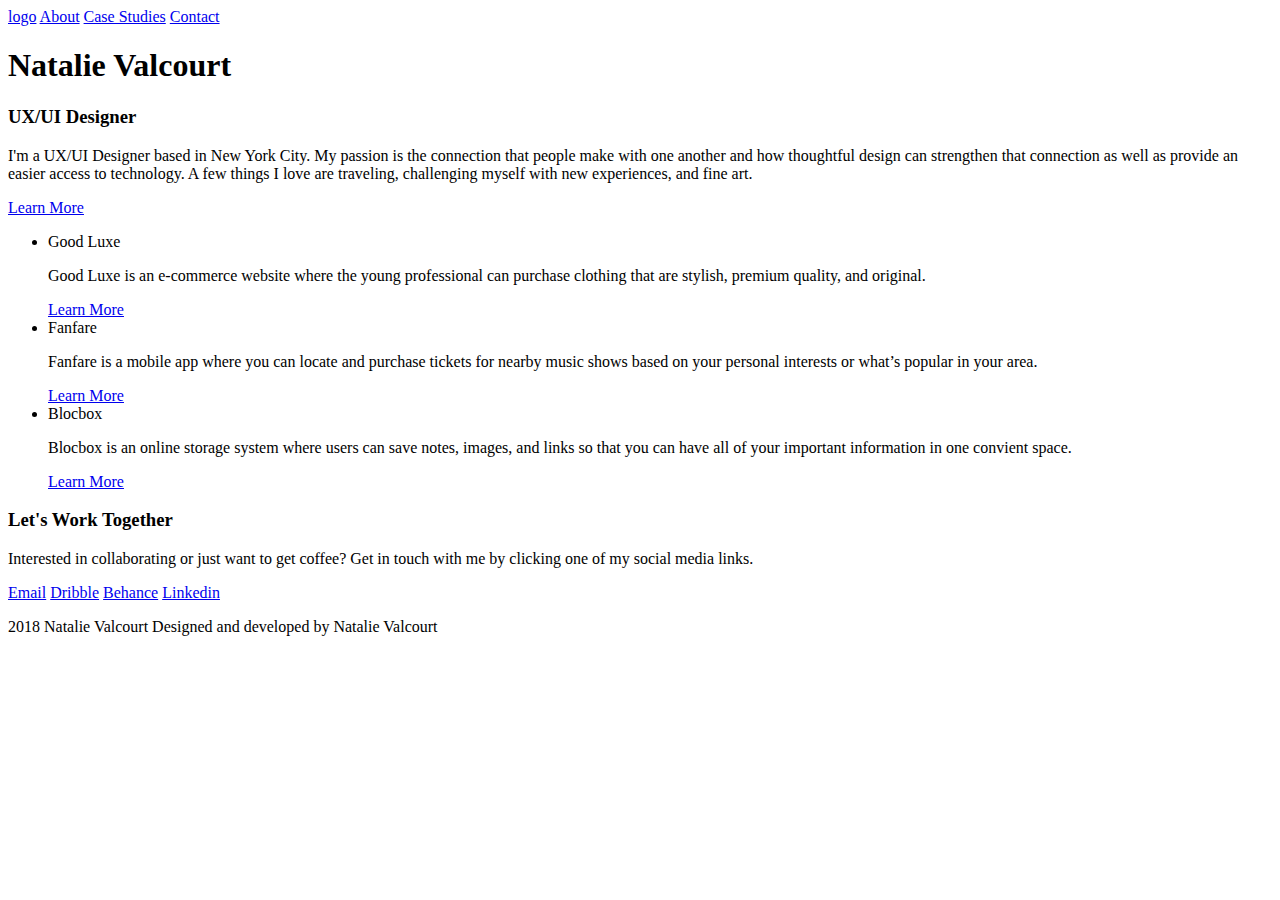
==== index.html @ 46b3501f "html work" ====
<!DOCTYPE html>
<html>
<head>
<title>natmadethat!</title>
<link rel="stylesheet" type="text/css" href="myportfolio/stylesheets/layout.css">
</head>
<body>
   <a href="logo">logo</a>
   <a href="about me">About</a>
   <a href="case studies">Case Studies</a>
   <a href="contact">Contact</a>
<h1>Natalie Valcourt</h1>
<h3>UX/UI Designer</h3>
<p>I'm a UX/UI Designer based in New York City. My passion is the connection that people make with one another and how thoughtful design can strengthen that connection as well as provide an easier access to technology. A few things I love are traveling, challenging myself with new experiences, and fine art.</p>
<p><a href="About me">Learn More</a></p>
<div class = "casestudy">
      <ul>
        <li>Good Luxe
            <p>Good Luxe is an e-commerce website where the young professional can purchase clothing that are stylish, premium quality, and original.</p>
            <a href="Good Luxe">Learn More</a>
         </li>
         <li>Fanfare
          <p>Fanfare is a mobile app where you can locate and purchase tickets for nearby music shows based on your personal interests or what&rsquo;s popular in your area.</p>
          <a href="About me">Learn More</a>
        </li>
      <li>Blocbox
      <p>Blocbox is an online storage system where users can save notes, images, and links so that you can have all of your important information in one convient space.</p>
      <a href="About me">Learn More</a>
     </li>
    </ul>
</div>

<div class = "contact">
    <h3>Let's Work Together</h3>
    <p>Interested in collaborating or just want to get coffee? Get in touch with me by clicking one of my social media links.
    </p>
   <a href="#">Email</a>
   <a href="#">Dribble</a>
   <a href="#">Behance</a>
   <a href="#">Linkedin</a>
 </div>

</body>
<footer>
    <p>2018 Natalie Valcourt Designed and developed by Natalie Valcourt
    </p>
</footer>
</html>
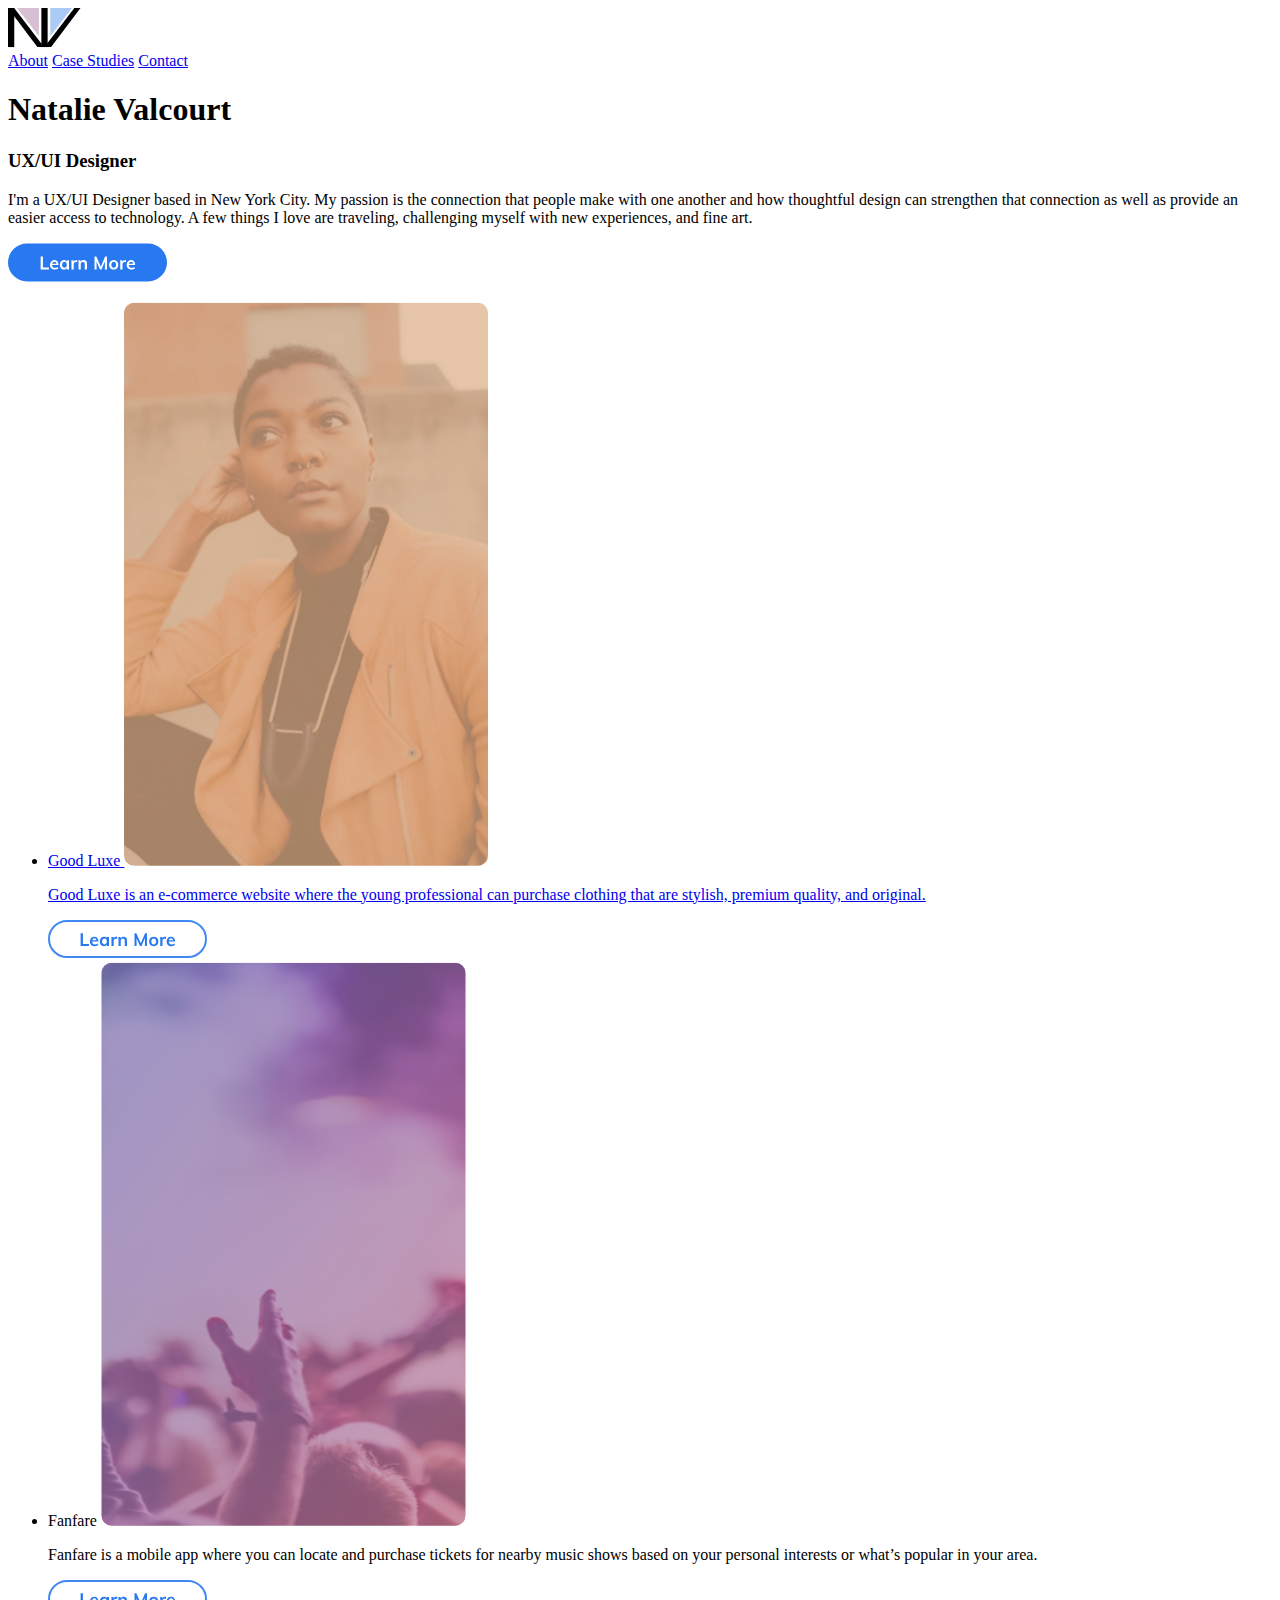
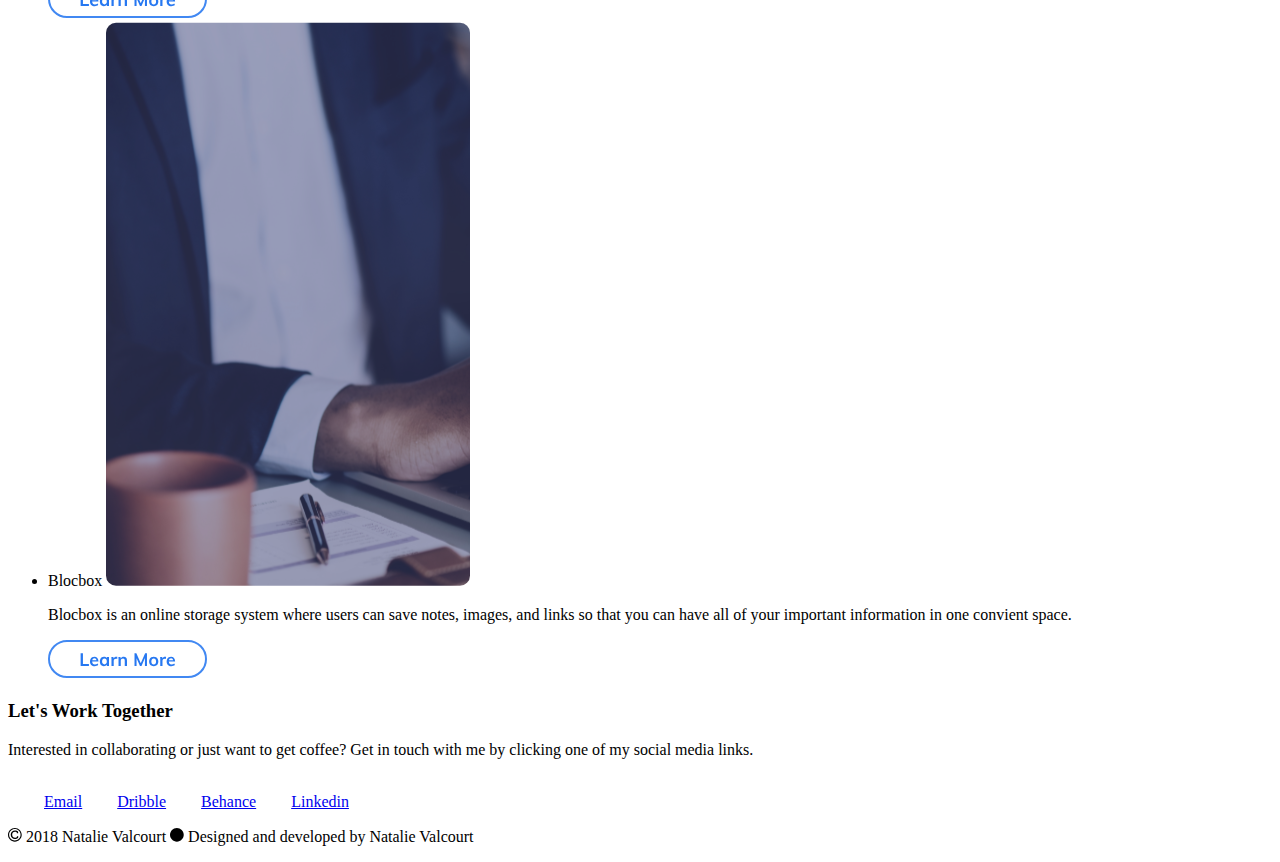
==== commit e147b448: "9.25 update" ====
--- a/index.html
+++ b/index.html
@@ -1,31 +1,48 @@
 <!DOCTYPE html>
 <html>
 <head>
-<title>natmadethat!</title>
-<link rel="stylesheet" type="text/css" href="myportfolio/stylesheets/layout.css">
+      <title>nataliev</title>
+      <meta charset="utf-8">
+      <meta name="viewport" content="width=device-width, initial-scale=1.0">
+      <link rel="stylesheet" type="text/css" href="stylesheets/landingpage.css">
 </head>
 <body>
-   <a href="logo">logo</a>
+  <div class="nav">
+    <div class="logo">
+      <a href="#"><img src="images/natalieLogo.svg" alt="natalieLogo"></a>
+    </div>
+  </div>
+    <div class="links">
    <a href="about me">About</a>
    <a href="case studies">Case Studies</a>
    <a href="contact">Contact</a>
-<h1>Natalie Valcourt</h1>
-<h3>UX/UI Designer</h3>
-<p>I'm a UX/UI Designer based in New York City. My passion is the connection that people make with one another and how thoughtful design can strengthen that connection as well as provide an easier access to technology. A few things I love are traveling, challenging myself with new experiences, and fine art.</p>
-<p><a href="About me">Learn More</a></p>
-<div class = "casestudy">
+ </div>
+ <div class=intro>
+ <div class="headers">
+    <h1>Natalie Valcourt</h1>
+    <h3>UX/UI Designer</h3>
+</div>
+<div class="bio">
+    <p>I'm a UX/UI Designer based in New York City. My passion is the connection that people make with one another and how thoughtful design can strengthen that connection as well as provide an easier access to technology. A few things I love are traveling, challenging myself with new experiences, and fine art.</p>
+    <p><a href="#"><img src="images/learnmoreBlue.svg" alt="learn more button"</a></p>
+</div>
+</div>
+<div class="casestudys">
       <ul>
         <li>Good Luxe
+          <img src="images/goodluxeCasestudy.svg" alt="good luxe img">
             <p>Good Luxe is an e-commerce website where the young professional can purchase clothing that are stylish, premium quality, and original.</p>
-            <a href="Good Luxe">Learn More</a>
+            <a href="#"><img src="images/learnmoreWhite.svg" alt="learn more"></a>
          </li>
          <li>Fanfare
+           <img src="images/fanfareCasestudy.svg" alt="good luxe img">
           <p>Fanfare is a mobile app where you can locate and purchase tickets for nearby music shows based on your personal interests or what&rsquo;s popular in your area.</p>
-          <a href="About me">Learn More</a>
+          <a href="#"><img src="images/learnmoreWhite.svg" alt="learn more"></a>
         </li>
       <li>Blocbox
+        <img src="images/blocboxCasestudy.svg" alt="good luxe img">
       <p>Blocbox is an online storage system where users can save notes, images, and links so that you can have all of your important information in one convient space.</p>
-      <a href="About me">Learn More</a>
+      <a href="#"><img src="images/learnmoreWhite.svg" alt="learn more"></a>
      </li>
     </ul>
 </div>
@@ -34,15 +51,17 @@
     <h3>Let's Work Together</h3>
     <p>Interested in collaborating or just want to get coffee? Get in touch with me by clicking one of my social media links.
     </p>
-   <a href="#">Email</a>
-   <a href="#">Dribble</a>
-   <a href="#">Behance</a>
-   <a href="#">Linkedin</a>
+    <div class="socialMedia">
+       <a href="#"><img src="images/emailLogo.svg" alt="email logo">Email</a>
+       <a href="#"><img src="images/dribbleLogo.svg" alt="dribble logo">Dribble</a>
+       <a href="#"><img src="images/behanceLogo.svg" alt="behance logo">Behance</a>
+       <a href="#"><img src="images/linkedinLogo.svg" alt="linkedin logo">Linkedin</a>
+   </div>
  </div>
 
 </body>
 <footer>
-    <p>2018 Natalie Valcourt Designed and developed by Natalie Valcourt
+    <p><img src="images/copyright.svg" alt="copyright"> 2018 Natalie Valcourt  <img src="images/dot.svg" alt="dot">  Designed and developed by Natalie Valcourt
     </p>
 </footer>
 </html>
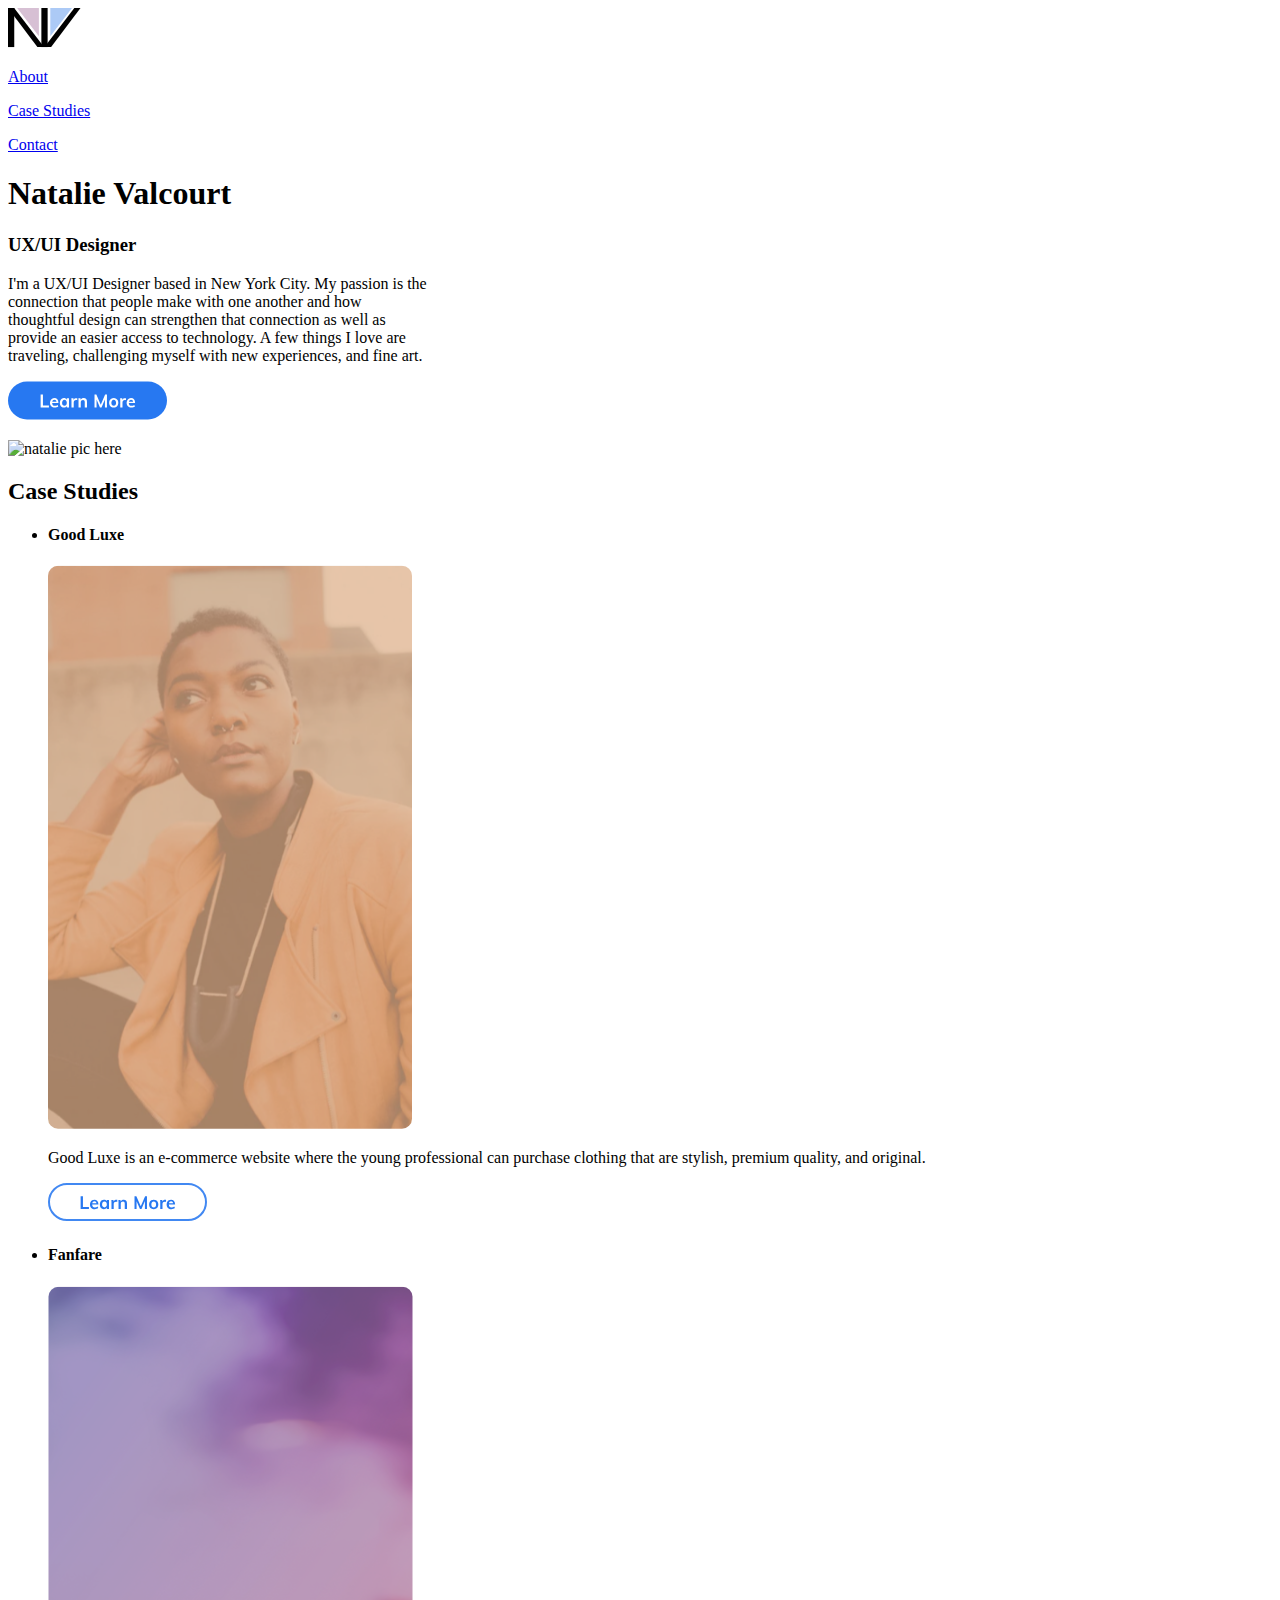
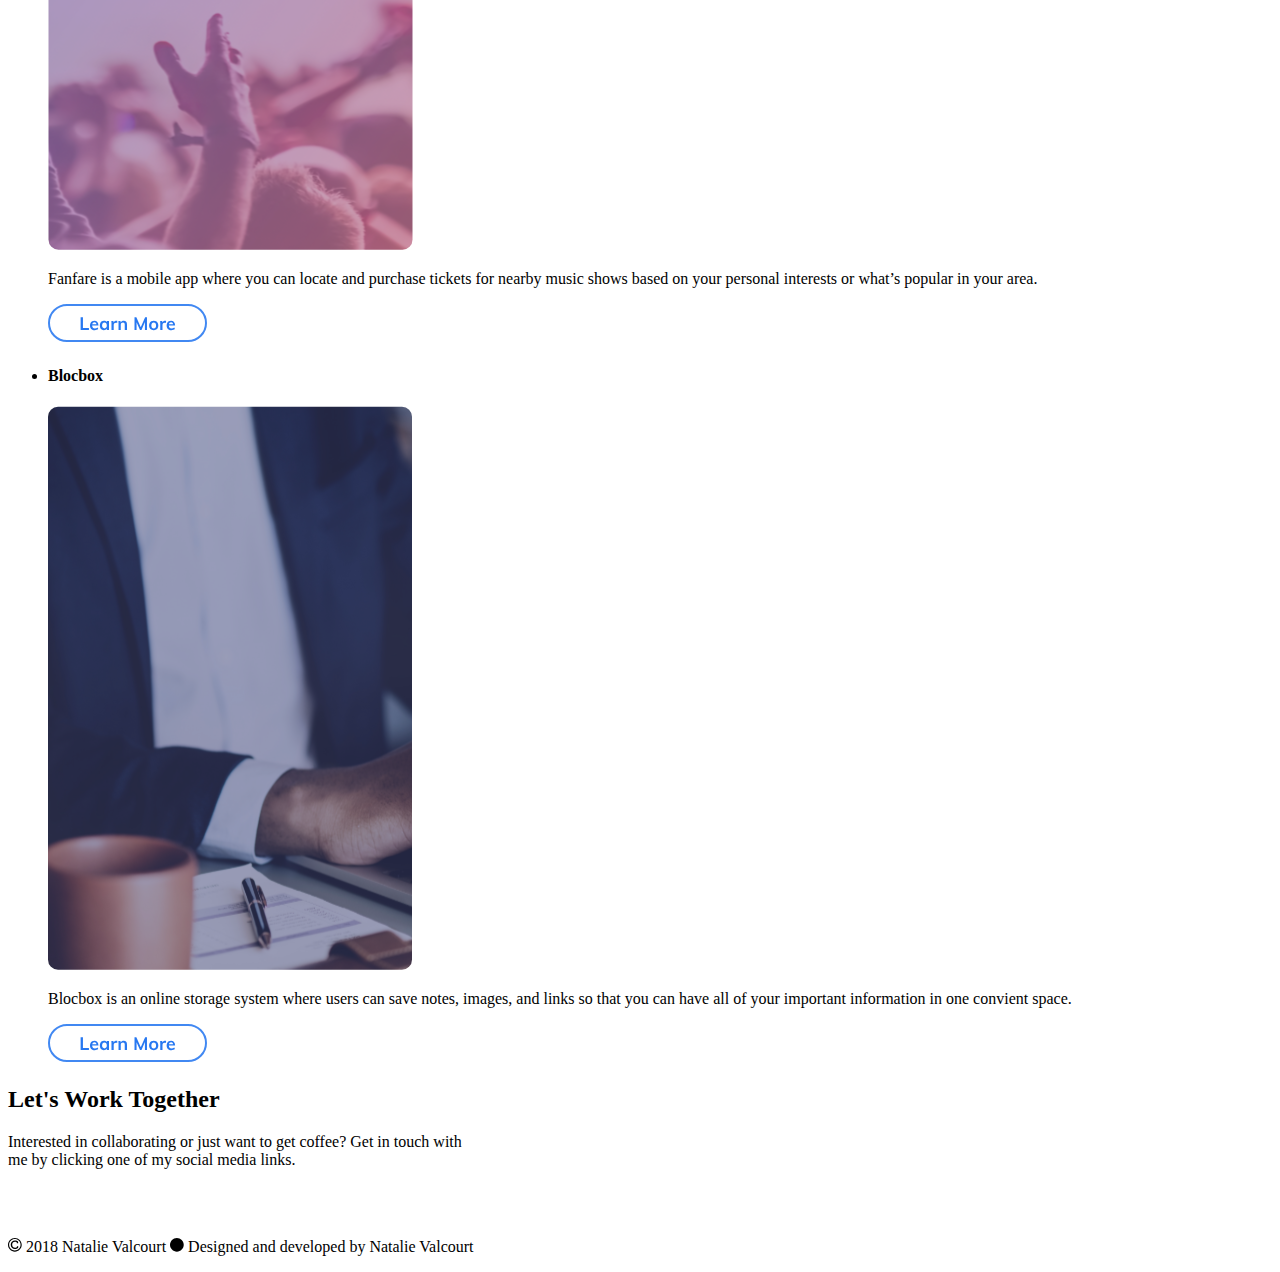
==== commit d6b1f810: "9.26 updatedeux" ====
--- a/index.html
+++ b/index.html
@@ -4,42 +4,54 @@
       <title>nataliev</title>
       <meta charset="utf-8">
       <meta name="viewport" content="width=device-width, initial-scale=1.0">
-      <link rel="stylesheet" type="text/css" href="stylesheets/landingpage.css">
+      <link rel="stylesheet" type="text/css" href="stylesheets/main.css">
+      <link href="https://fonts.googleapis.com/css?family=Muli" rel="stylesheet">
 </head>
 <body>
   <div class="nav">
     <div class="logo">
       <a href="#"><img src="images/natalieLogo.svg" alt="natalieLogo"></a>
     </div>
-  </div>
     <div class="links">
-   <a href="about me">About</a>
-   <a href="case studies">Case Studies</a>
-   <a href="contact">Contact</a>
+   <a href="about me"><p>About</p></a>
+   <a href="case studies"><p>Case Studies</p></a>
+   <a href="contact"><p>Contact</p></a>
  </div>
- <div class=intro>
- <div class="headers">
+</div>
+ <div class=landing>
+   <div class="landingWrapper">
+     <div class="bio">
+   <div class="landingL">
     <h1>Natalie Valcourt</h1>
     <h3>UX/UI Designer</h3>
-</div>
-<div class="bio">
-    <p>I'm a UX/UI Designer based in New York City. My passion is the connection that people make with one another and how thoughtful design can strengthen that connection as well as provide an easier access to technology. A few things I love are traveling, challenging myself with new experiences, and fine art.</p>
-    <p><a href="#"><img src="images/learnmoreBlue.svg" alt="learn more button"</a></p>
+  </div>
+<div class="text">
+    <p>I'm a UX/UI Designer based in New York City. My passion is the<br> connection that people make with one another and how <br> thoughtful design can strengthen that connection as well as <br> provide an easier access to technology. A few things I love are<br> traveling, challenging myself with new experiences, and fine art.</p>
+  </div>
+    <p><a href="#"><img src="images/learnmoreBlue.svg" alt="learn more button"></a>
+    </p>
+  </div>
+    <div class="landingR">
+      <img src="#" alt="natalie pic here">
+    </div>
 </div>
 </div>
-<div class="casestudys">
+<div class="title">
+  <h2> Case Studies </h2>
+</div>
+  <div class= "casestudys">
       <ul>
-        <li>Good Luxe
+        <li><h4>Good Luxe</h4>
           <img src="images/goodluxeCasestudy.svg" alt="good luxe img">
             <p>Good Luxe is an e-commerce website where the young professional can purchase clothing that are stylish, premium quality, and original.</p>
             <a href="#"><img src="images/learnmoreWhite.svg" alt="learn more"></a>
          </li>
-         <li>Fanfare
+         <li><h4>Fanfare</h4>
            <img src="images/fanfareCasestudy.svg" alt="good luxe img">
           <p>Fanfare is a mobile app where you can locate and purchase tickets for nearby music shows based on your personal interests or what&rsquo;s popular in your area.</p>
           <a href="#"><img src="images/learnmoreWhite.svg" alt="learn more"></a>
         </li>
-      <li>Blocbox
+      <li><h4>Blocbox</h4>
         <img src="images/blocboxCasestudy.svg" alt="good luxe img">
       <p>Blocbox is an online storage system where users can save notes, images, and links so that you can have all of your important information in one convient space.</p>
       <a href="#"><img src="images/learnmoreWhite.svg" alt="learn more"></a>
@@ -48,14 +60,14 @@
 </div>
 
 <div class = "contact">
-    <h3>Let's Work Together</h3>
-    <p>Interested in collaborating or just want to get coffee? Get in touch with me by clicking one of my social media links.
+    <h2>Let's Work Together</h2>
+    <p>Interested in collaborating or just want to get coffee? Get in touch with<br> me by clicking one of my social media links.
     </p>
     <div class="socialMedia">
-       <a href="#"><img src="images/emailLogo.svg" alt="email logo">Email</a>
-       <a href="#"><img src="images/dribbleLogo.svg" alt="dribble logo">Dribble</a>
-       <a href="#"><img src="images/behanceLogo.svg" alt="behance logo">Behance</a>
-       <a href="#"><img src="images/linkedinLogo.svg" alt="linkedin logo">Linkedin</a>
+       <a href="#"><img src="images/emailLogo.svg" alt="email logo"></a>
+       <a href="#"><img src="images/dribbleLogo.svg" alt="dribble logo"></a>
+       <a href="#"><img src="images/behanceLogo.svg" alt="behance logo"></a>
+       <a href="#"><img src="images/linkedinLogo.svg" alt="linkedin logo"></a>
    </div>
  </div>
 
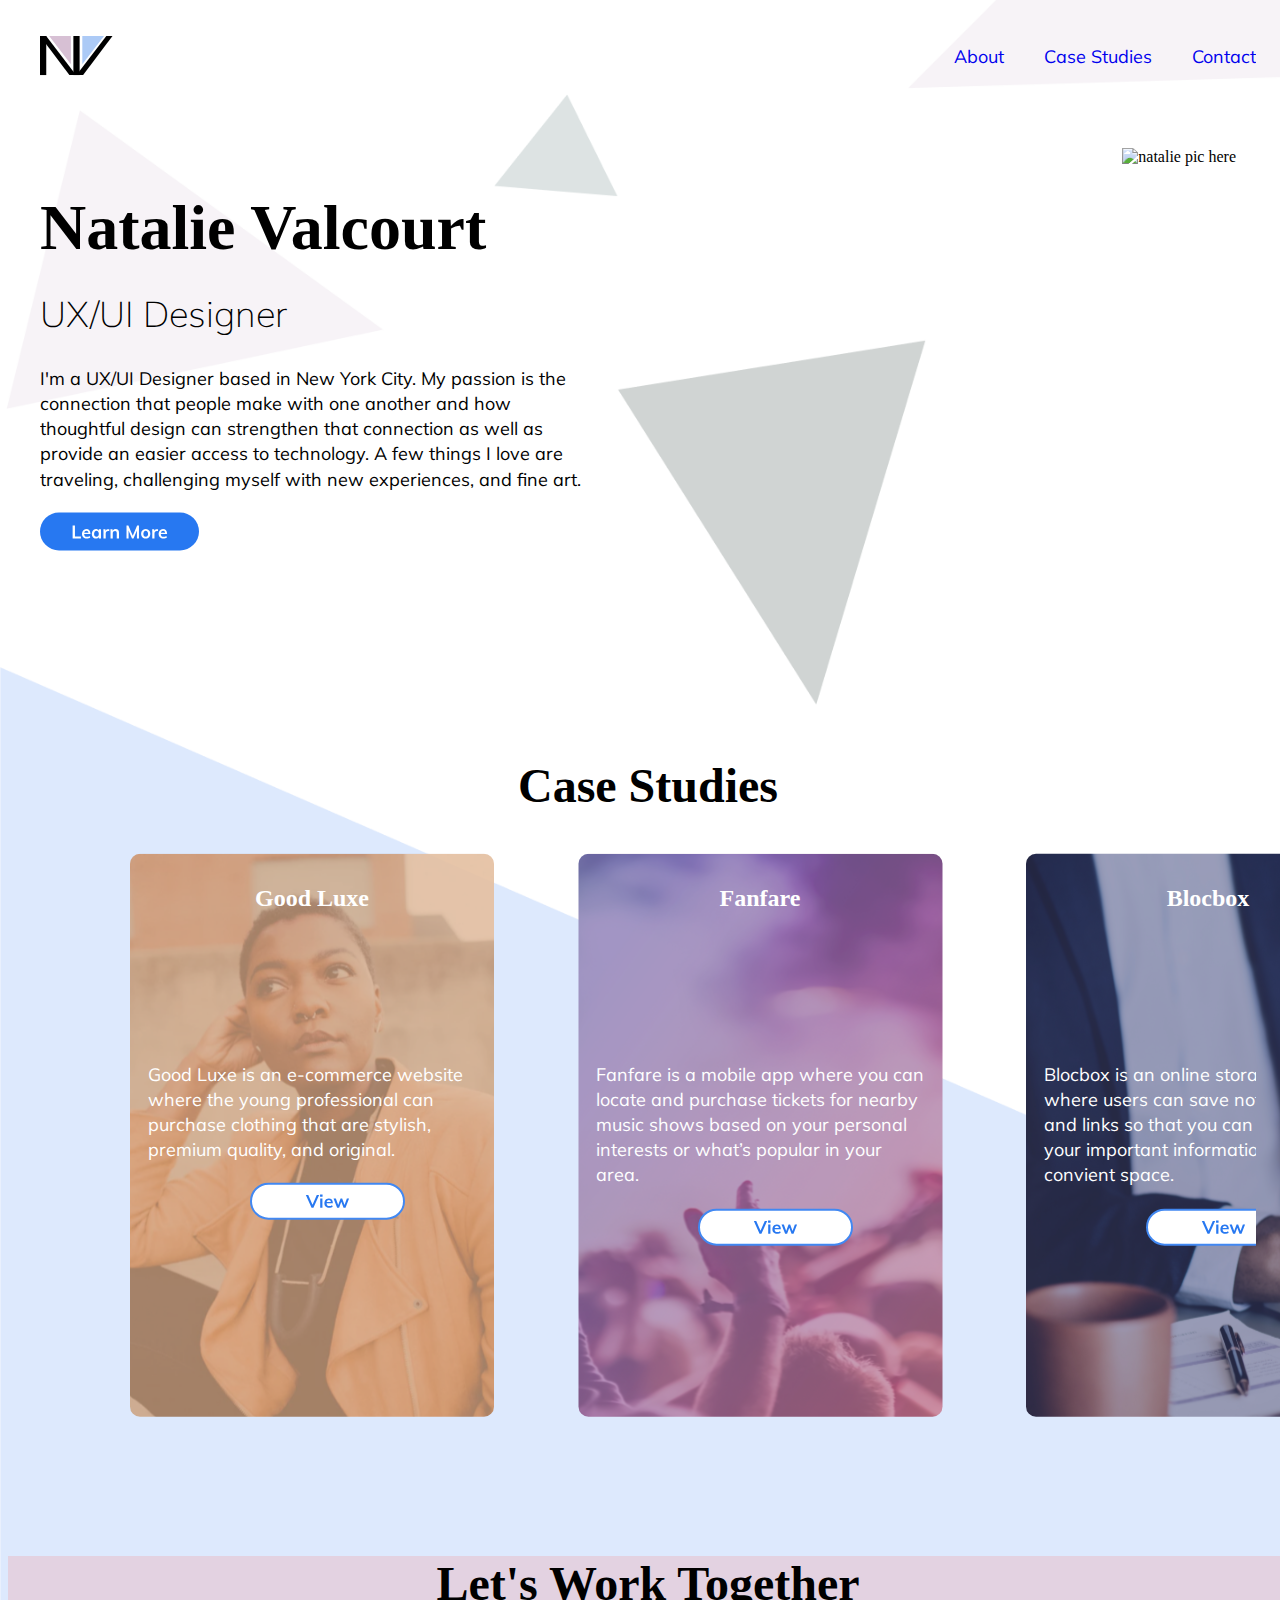
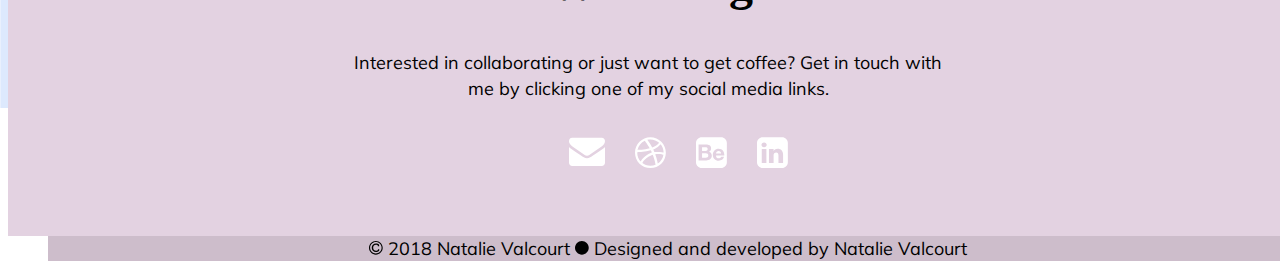
==== commit 8aa12379: "nov 24 contact me update" ====
--- a/index.html
+++ b/index.html
@@ -1,21 +1,23 @@
 <!DOCTYPE html>
 <html>
 <head>
-      <title>nataliev</title>
+      <title>www.nataliev.com</title>
       <meta charset="utf-8">
       <meta name="viewport" content="width=device-width, initial-scale=1.0">
       <link rel="stylesheet" type="text/css" href="stylesheets/main.css">
       <link href="https://fonts.googleapis.com/css?family=Muli" rel="stylesheet">
 </head>
 <body>
+  <div class="container">
+    <div id="main">
   <div class="nav">
     <div class="logo">
-      <a href="#"><img src="images/natalieLogo.svg" alt="natalieLogo"></a>
+      <a href="index.html"><img src="images/natalieLogo.svg" alt="natalieLogo"></a>
     </div>
     <div class="links">
-   <a href="about me"><p>About</p></a>
-   <a href="case studies"><p>Case Studies</p></a>
-   <a href="contact"><p>Contact</p></a>
+   <a href="contact.html"><p>Contact</p></a>
+   <a href="casestudies.html"><p>Case Studies</p></a>
+   <a href="aboutme.html"><p>About</p></a>
  </div>
 </div>
  <div class=landing>
@@ -28,11 +30,11 @@
 <div class="text">
     <p>I'm a UX/UI Designer based in New York City. My passion is the<br> connection that people make with one another and how <br> thoughtful design can strengthen that connection as well as <br> provide an easier access to technology. A few things I love are<br> traveling, challenging myself with new experiences, and fine art.</p>
   </div>
-    <p><a href="#"><img src="images/learnmoreBlue.svg" alt="learn more button"></a>
+    <p><a href="aboutme.html"><img src="images/learnmoreBlue.svg" alt="learn more button"></a>
     </p>
   </div>
     <div class="landingR">
-      <img src="#" alt="natalie pic here">
+      <img src="images/imageplaceHolder.svg" alt="natalie pic here">
     </div>
 </div>
 </div>
@@ -41,39 +43,52 @@
 </div>
   <div class= "casestudys">
       <ul>
-        <li><h4>Good Luxe</h4>
-          <img src="images/goodluxeCasestudy.svg" alt="good luxe img">
-            <p>Good Luxe is an e-commerce website where the young professional can purchase clothing that are stylish, premium quality, and original.</p>
-            <a href="#"><img src="images/learnmoreWhite.svg" alt="learn more"></a>
+        <li id="goodLuxe"><h4>Good Luxe</h4>
+            <div class="caseImg"><img src="images/goodluxeCasestudy.svg" alt="good luxe img"></div>
+            <div class="caseText"><p>Good Luxe is an e-commerce website where the young professional can purchase clothing that are stylish, premium quality, and original.</p></div>
+            <div class="learnMore"><a href="https://www.behance.net/gallery/67793511/Good-Luxe"><img src="images/viewWhite.svg" alt="learn more"></a></div>
          </li>
-         <li><h4>Fanfare</h4>
-           <img src="images/fanfareCasestudy.svg" alt="good luxe img">
-          <p>Fanfare is a mobile app where you can locate and purchase tickets for nearby music shows based on your personal interests or what&rsquo;s popular in your area.</p>
-          <a href="#"><img src="images/learnmoreWhite.svg" alt="learn more"></a>
+         <li id="fanFare"><h4>Fanfare</h4>
+            <div class="caseImg"><img src="images/fanfareCasestudy.svg" alt="good luxe img"></div>
+            <div class="caseText"> <p>Fanfare is a mobile app where you can locate and purchase tickets for nearby music shows based on your personal interests or what&rsquo;s popular in your area.</p></div>
+            <div class="learnMore"><a href="https://www.behance.net/gallery/59605081/Fanfare"><img src="images/viewWhite.svg" alt="learn more"></a></div>
         </li>
-      <li><h4>Blocbox</h4>
-        <img src="images/blocboxCasestudy.svg" alt="good luxe img">
-      <p>Blocbox is an online storage system where users can save notes, images, and links so that you can have all of your important information in one convient space.</p>
-      <a href="#"><img src="images/learnmoreWhite.svg" alt="learn more"></a>
+      <li id="blocBox"><h4>Blocbox</h4>
+          <div class="caseImg"><img src="images/blocboxCasestudy.svg" alt="good luxe img"></div>
+          <div class="caseText"> <p>Blocbox is an online storage system where users can save notes, images, and links so that you can have all of your important information in one convient space.</p></div>
+          <div class="learnMore"> <a href="https://rosegolden.github.io/Blocbox/"><img src="images/viewWhite.svg" alt="learn more"></a></div>
      </li>
     </ul>
 </div>
 
-<div class = "contact">
-    <h2>Let's Work Together</h2>
-    <p>Interested in collaborating or just want to get coffee? Get in touch with<br> me by clicking one of my social media links.
-    </p>
-    <div class="socialMedia">
-       <a href="#"><img src="images/emailLogo.svg" alt="email logo"></a>
-       <a href="#"><img src="images/dribbleLogo.svg" alt="dribble logo"></a>
-       <a href="#"><img src="images/behanceLogo.svg" alt="behance logo"></a>
-       <a href="#"><img src="images/linkedinLogo.svg" alt="linkedin logo"></a>
-   </div>
- </div>
+</div>
+</div>
 
 </body>
-<footer>
-    <p><img src="images/copyright.svg" alt="copyright"> 2018 Natalie Valcourt  <img src="images/dot.svg" alt="dot">  Designed and developed by Natalie Valcourt
+
+<footer id="footer">
+    <div class = "contact">
+        <h2>Let's Work Together</h2>
+        <p>Interested in collaborating or just want to get coffee? Get in touch with<br> me by clicking one of my social media links.
+        </p>
+        <div class="socialMedia">
+          <ul id="socialTags">
+              <li>
+               <a href="#"><img src="images/emailLogo.svg" alt="email logo"></a>
+             </li>
+             <li>
+               <a href="#"><img src="images/dribbleLogo.svg" alt="dribble logo"></a>
+             </li>
+             <li>
+               <a href="#"><img src="images/behanceLogo.svg" alt="behance logo"></a>
+             </li>
+             <li>
+               <a href="#"><img src="images/linkedinLogo.svg" alt="linkedin logo"></a>
+             </li>
+         </ul>
+       </div>
+     </div>
+    <p><img src="images/copyright.svg" alt="copyright"> 2018 Natalie Valcourt   <img src="images/dot.svg" alt="dot">   Designed and developed by Natalie Valcourt
     </p>
 </footer>
 </html>
--- a/stylesheets/main.css
+++ b/stylesheets/main.css
@@ -0,0 +1,237 @@
+/*------ GLOBAL -------*/
+* {
+  z-index: 1;
+  padding: 0;
+  border: 0;
+  outline: 0;
+  font-size: 100%;
+}
+
+.clearfix::after{
+  content:"";
+  clear: both;
+  display: table;
+}
+html, body{
+  height: 100%;
+  font-weight: 100;
+}
+.container{
+  min-height: 100%;
+  max-width: 1440px;
+  width: 95vw;
+  margin: auto;
+}
+#main{
+  overflow: auto;
+  padding-bottom: 280px;
+
+}
+#footer{
+  position: relative;
+  height: 65px;
+  clear: both;
+}
+h1{
+  font-family: 'Cormorant Garamond', serif;
+  font-style: normal;
+  font-weight: bold;
+  line-height: normal;
+  font-size: 64px;
+}
+h2{
+  font-family: 'Cormorant Garamond', serif;
+  font-style: normal;
+  font-weight: bold;
+  line-height: normal;
+  font-size: 48px;
+}
+h3{
+font-family:'Muli', sans-serif;
+font-style: normal;
+font-weight: lighter;
+line-height: normal;
+font-size: 36px;
+}
+h4{
+  font-family: 'Cormorant Garamond', serif;
+  font-style: normal;
+  font-weight: bold;
+  line-height: normal;
+  font-size: 24px;
+}
+p{
+font-family:'Muli', sans-serif;
+font-style: normal;
+font-weight: normal;
+line-height: 140%;
+font-size: 18px;
+
+}
+body{
+  width: 100%;
+  align-items: center;
+  background-image:url(../images/BGlandingpage.png);
+  background-position: top;
+  background-size: cover;
+  background-repeat: no-repeat;
+}
+
+/*------ NAV -------*/
+.nav{
+  display: flex;
+  align-items: center;
+  vertical-align: middle;
+  height: 100px;
+  color: #000000;
+}
+.logo, .links {
+  flex: 1;
+}
+.logo > a {
+  padding: 0;
+}
+.links a {
+  padding-left: 40px;
+  float: right;
+  display: inline-block;
+  vertical-align: middle;
+  text-decoration: none;
+  color: 000000;
+}
+.bio > p > a {
+  padding: 0;
+}
+
+/*------ LANDING -------*/
+#main{
+  align-items: center;
+}
+
+.landing{
+  height: 600px;
+  position: relative;
+  justify-content: space-between;
+}
+
+.landingWrapper{
+  display: flex;
+  justify-content: space-between;
+  margin-top: 40px;
+}
+
+ul{
+  list-style: none;
+}
+.landingL, h1{
+  margin-bottom: -10px;
+}
+.landingL, h3{
+  margin-bottom: 30px;
+}
+.landingR{
+  margin-right: 20px;
+}
+.text, p{
+  margin-bottom: 20px;
+}
+
+
+/*------ Case Studies -------*/
+
+.title h2{
+  text-align: center;
+}
+
+.casestudys h4{
+  color:#ffffff;
+}
+
+.casestudys{
+  margin: 0px 50px 0px 50px;
+  padding: 0 50px 0 50px;
+}
+
+.casestudys ul{
+  display: flex;
+  justify-content: space-around;
+}
+#blocBox{
+  margin: 0px 0px 0px 0px;
+}
+
+#fanFare{
+  margin: 0px 120px 0px 120px;
+}
+
+#goodLuxe{
+  margin: 0px 0px 0px 0px;
+}
+
+.casestudys > ul {
+  display: flex;
+  flex-direction: row;
+  padding-left: 0.5em;
+}
+.casestudys > ul > li {
+  display: flex;
+  flex-direction: column;
+  align-items: center;
+}
+.casestudys > ul > li > p {
+  position: absolute;
+}
+.caseImg {
+  position: absolute;
+  z-index: 0;
+}
+
+.caseText{
+  width:328px;
+  margin-top: 100px;
+
+}
+
+.casestudys p{
+  text-align: left;
+  text-shadow: 4px, 0px, 4px;
+  color: #ffffff;
+
+
+
+}
+/*------ Contact Me * Footer -------*/
+.contact {
+width: 100%;
+height: 280px;
+top: 1829px;
+background: #E3D2E1;
+text-align: center;
+}
+
+.contact, h2{
+margin-top: 10px;
+}
+
+
+#socialTags, a{
+  display: inline-flex;
+  justify-content: space-between;
+  padding-left: 30px;
+  align-content: center;
+}
+
+#footer {
+position: -webkit-sticky;
+position: sticky;
+height: 65px;
+width:100%;
+background: #CDBDCB;
+}
+
+#footer > p{
+  background: #CDBDCB;
+  margin: 0px;
+  text-align: center;
+  margin-left: 40px;
+}
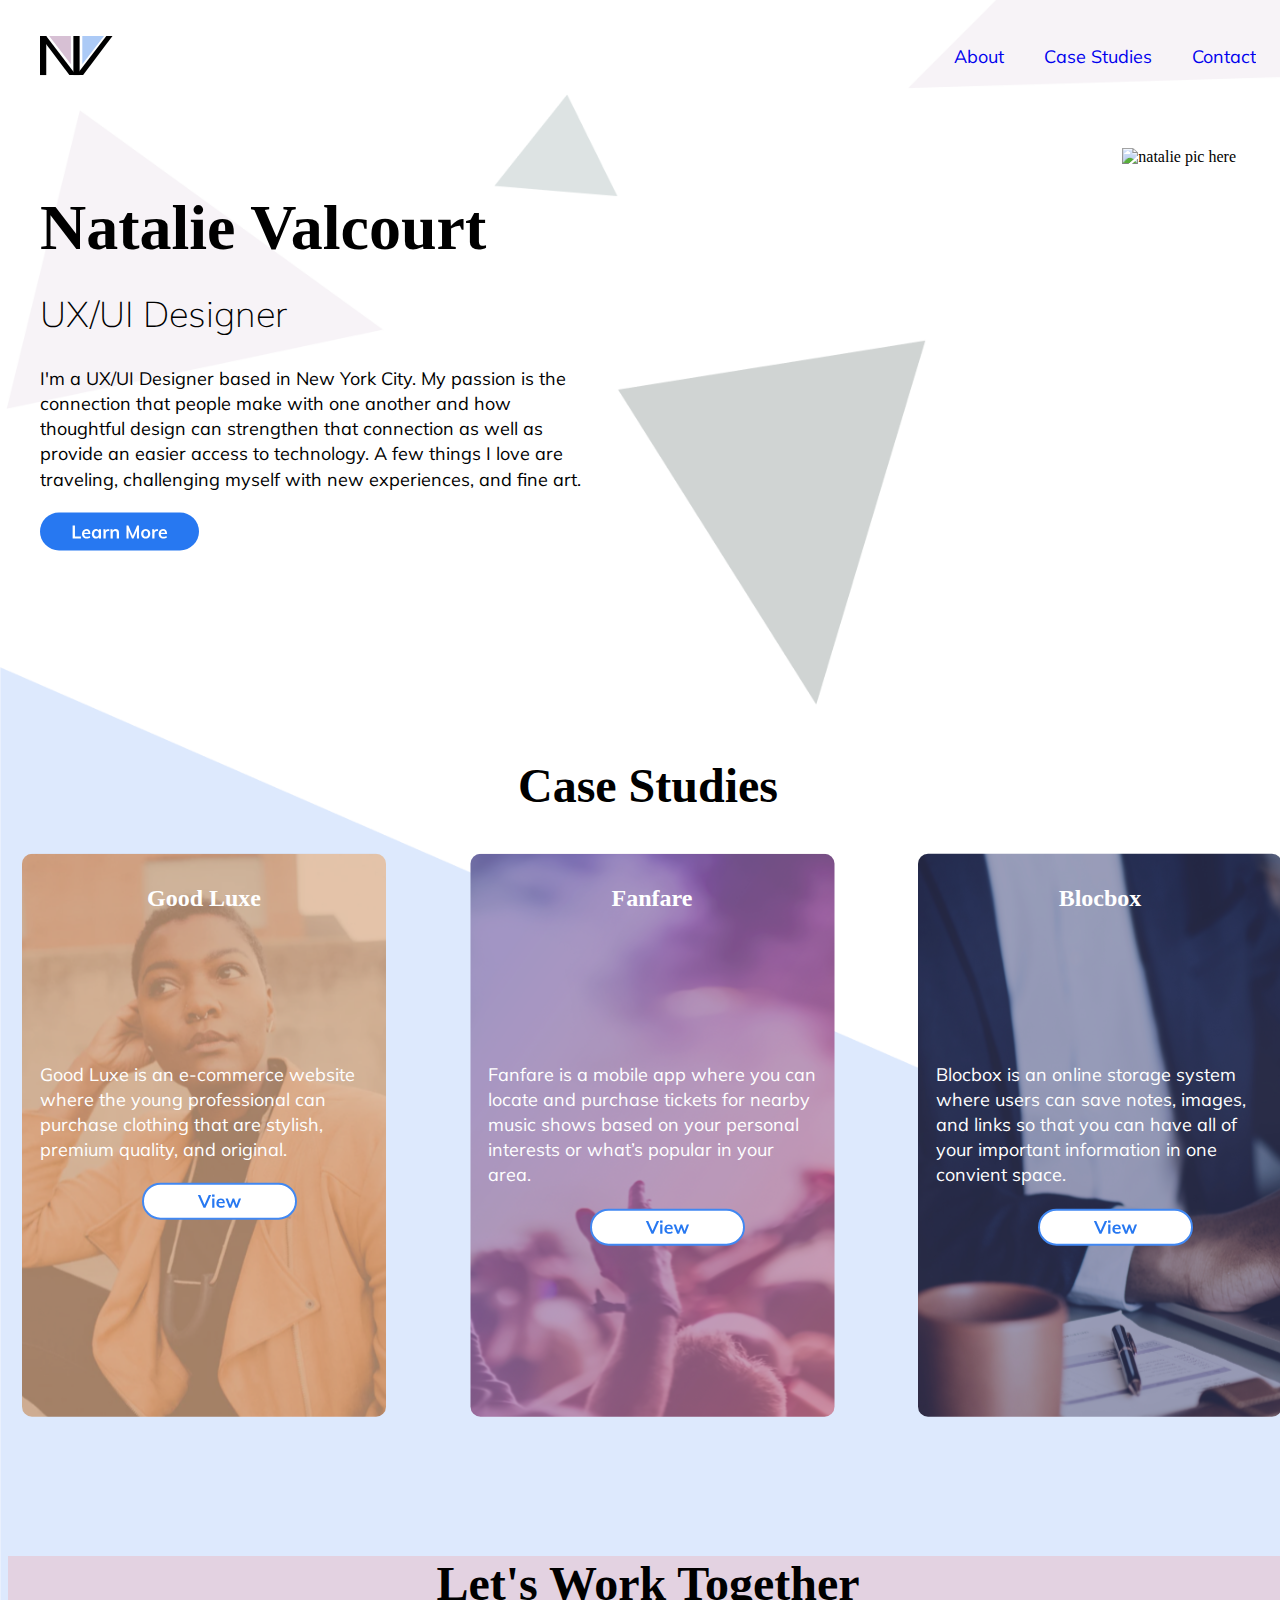
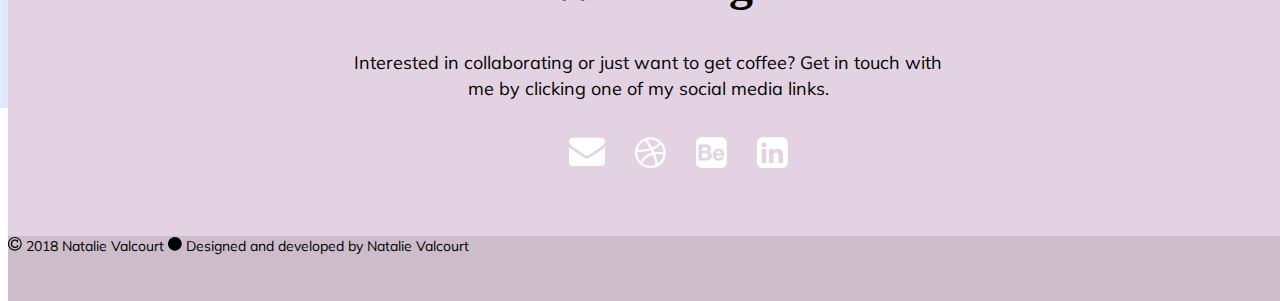
==== commit 5f334dca: "1.15 update" ====
--- a/index.html
+++ b/index.html
@@ -1,7 +1,7 @@
 <!DOCTYPE html>
 <html>
 <head>
-      <title>www.nataliev.com</title>
+      <title>www.designsbynatalie.us</title>
       <meta charset="utf-8">
       <meta name="viewport" content="width=device-width, initial-scale=1.0">
       <link rel="stylesheet" type="text/css" href="stylesheets/main.css">
@@ -34,7 +34,7 @@
     </p>
   </div>
     <div class="landingR">
-      <img src="images/imageplaceHolder.svg" alt="natalie pic here">
+      <img src="images/profilephoto1.svg" alt="natalie pic here">
     </div>
 </div>
 </div>
@@ -42,23 +42,26 @@
   <h2> Case Studies </h2>
 </div>
   <div class= "casestudys">
-      <ul>
-        <li id="goodLuxe"><h4>Good Luxe</h4>
-            <div class="caseImg"><img src="images/goodluxeCasestudy.svg" alt="good luxe img"></div>
-            <div class="caseText"><p>Good Luxe is an e-commerce website where the young professional can purchase clothing that are stylish, premium quality, and original.</p></div>
-            <div class="learnMore"><a href="https://www.behance.net/gallery/67793511/Good-Luxe"><img src="images/viewWhite.svg" alt="learn more"></a></div>
-         </li>
-         <li id="fanFare"><h4>Fanfare</h4>
-            <div class="caseImg"><img src="images/fanfareCasestudy.svg" alt="good luxe img"></div>
-            <div class="caseText"> <p>Fanfare is a mobile app where you can locate and purchase tickets for nearby music shows based on your personal interests or what&rsquo;s popular in your area.</p></div>
-            <div class="learnMore"><a href="https://www.behance.net/gallery/59605081/Fanfare"><img src="images/viewWhite.svg" alt="learn more"></a></div>
-        </li>
-      <li id="blocBox"><h4>Blocbox</h4>
-          <div class="caseImg"><img src="images/blocboxCasestudy.svg" alt="good luxe img"></div>
-          <div class="caseText"> <p>Blocbox is an online storage system where users can save notes, images, and links so that you can have all of your important information in one convient space.</p></div>
-          <div class="learnMore"> <a href="https://rosegolden.github.io/Blocbox/"><img src="images/viewWhite.svg" alt="learn more"></a></div>
-     </li>
-    </ul>
+    <div class= "casestudys">
+        <ul>
+          <li id="goodLuxe"><h4>Good Luxe</h4>
+              <div class="caseImg"><img src="images/goodluxeCasestudy.svg" alt="good luxe img"></div>
+              <div class="caseText"><p>Good Luxe is an e-commerce website where the young professional can purchase clothing that are stylish, premium quality, and original.</p></div>
+              <div class="learnMore"><a href="https://www.behance.net/gallery/67793511/Good-Luxe"><img src="images/viewWhite.svg" alt="learn more"></a></div>
+           </li>
+           <li id="fanFare"><h4>Fanfare</h4>
+              <div class="caseImg"><img src="images/fanfareCasestudy.svg" alt="good luxe img"></div>
+              <div class="caseText"> <p>Fanfare is a mobile app where you can locate and purchase tickets for nearby music shows based on your personal interests or what&rsquo;s popular in your area.</p></div>
+              <div class="learnMore"><a href="https://www.behance.net/gallery/59605081/Fanfare"><img src="images/viewWhite.svg" alt="learn more"></a></div>
+          </li>
+        <li id="blocBox"><h4>Blocbox</h4>
+            <div class="caseImg"><img src="images/blocboxCasestudy.svg" alt="good luxe img"></div>
+            <div class="caseText"> <p>Blocbox is an online storage system where users can save notes, images, and links so that you can have all of your important information in one convient space.</p></div>
+            <div class="learnMore"> <a href="https://rosegolden.github.io/Blocbox/"><img src="images/viewWhite.svg" alt="learn more"></a></div>
+       </li>
+      </ul>
+  </div>
+
 </div>
 
 </div>
--- a/stylesheets/main.css
+++ b/stylesheets/main.css
@@ -147,15 +147,19 @@
   color:#ffffff;
 }
 
-.casestudys{
-  margin: 0px 50px 0px 50px;
-  padding: 0 50px 0 50px;
-}
-
-.casestudys ul{
+.casestudys > ul {
   display: flex;
   justify-content: space-around;
-}
+  flex-direction: row;
+}
+
+.casestudys > ul > li {
+  display: flex;
+  flex-direction: column;
+  align-items: center;
+}
+
+
 #blocBox{
   margin: 0px 0px 0px 0px;
 }
@@ -168,16 +172,7 @@
   margin: 0px 0px 0px 0px;
 }
 
-.casestudys > ul {
-  display: flex;
-  flex-direction: row;
-  padding-left: 0.5em;
-}
-.casestudys > ul > li {
-  display: flex;
-  flex-direction: column;
-  align-items: center;
-}
+
 .casestudys > ul > li > p {
   position: absolute;
 }
@@ -221,17 +216,20 @@
   align-content: center;
 }
 
+
 #footer {
 position: -webkit-sticky;
 position: sticky;
 height: 65px;
 width:100%;
 background: #CDBDCB;
+
 }
 
 #footer > p{
   background: #CDBDCB;
   margin: 0px;
-  text-align: center;
-  margin-left: 40px;
-}
+  text-align: left;
+  height: 65px;
+  font-size: 14px;
+}
